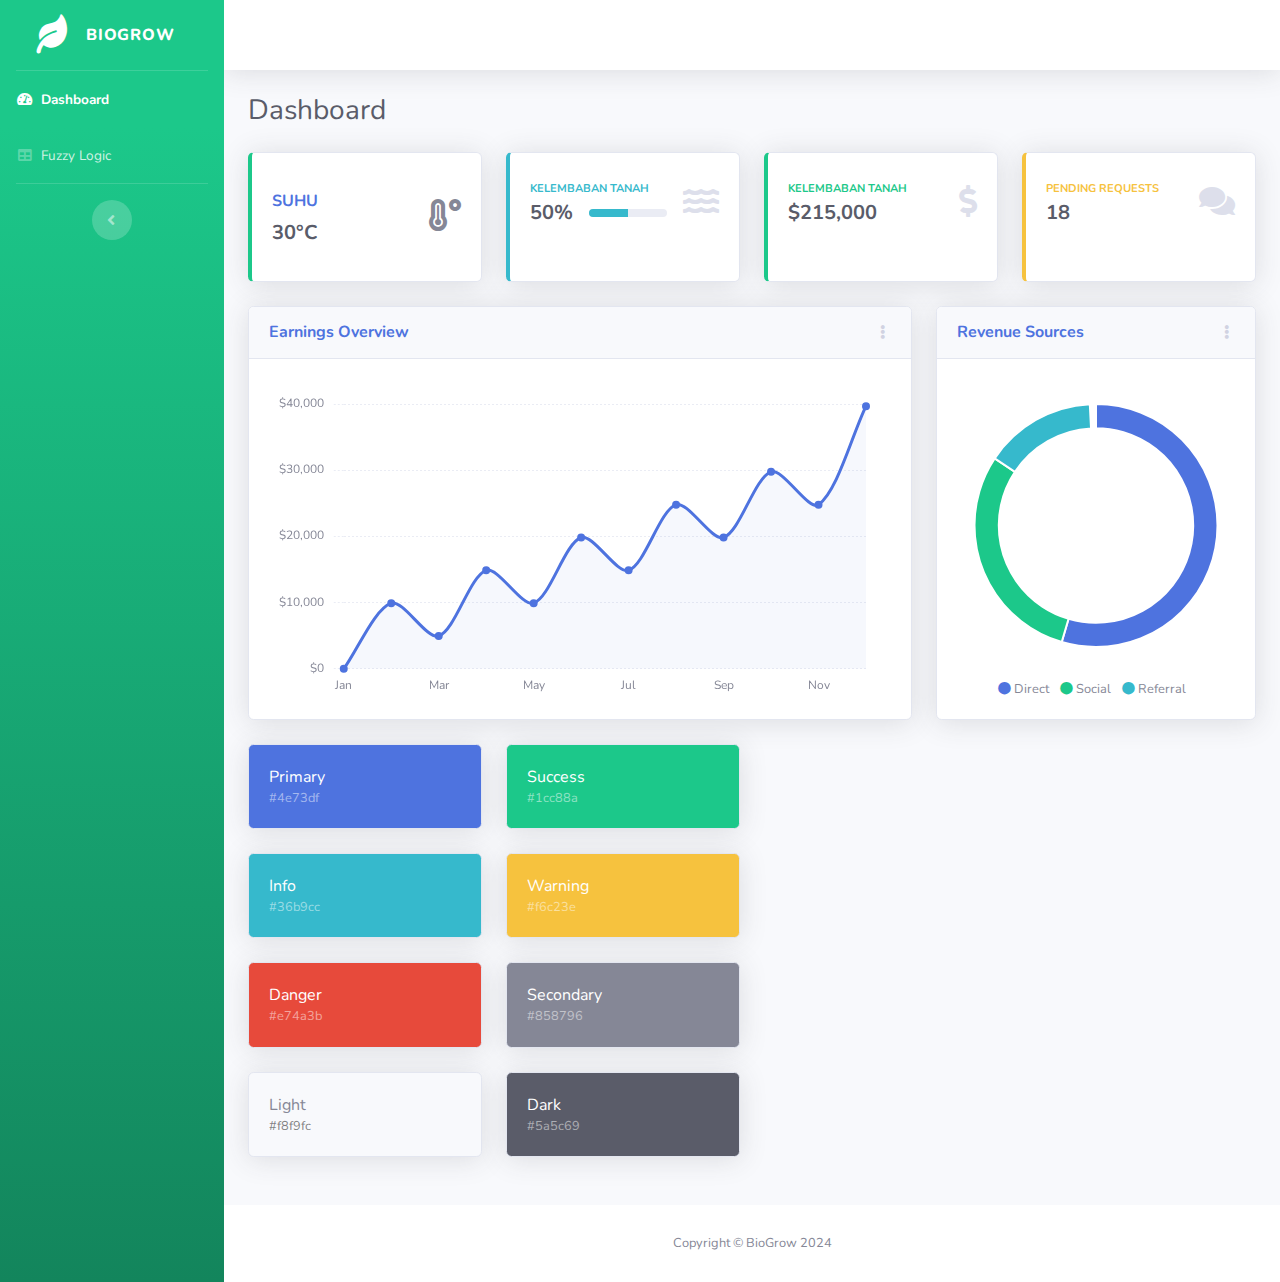
==== index.html @ 0fb5531b "add file coding" ====
<!DOCTYPE html>
<html lang="en">

<head>

    <meta charset="utf-8">
    <meta http-equiv="X-UA-Compatible" content="IE=edge">
    <meta name="viewport" content="width=device-width, initial-scale=1, shrink-to-fit=no">
    <meta name="description" content="">
    <meta name="author" content="">

    <title>BioGrow</title>

    <!-- Custom fonts for this template-->
    <link href="vendor/fontawesome-free/css/all.min.css" rel="stylesheet" type="text/css">
    <link
        href="https://fonts.googleapis.com/css?family=Nunito:200,200i,300,300i,400,400i,600,600i,700,700i,800,800i,900,900i"
        rel="stylesheet">

    <!-- Custom styles for this template-->
    <link href="css/sb-admin-2.min.css" rel="stylesheet">

</head>

<body id="page-top">

    <!-- Page Wrapper -->
    <div id="wrapper">

        <!-- Sidebar -->
        <ul class="navbar-nav bg-gradient-success sidebar sidebar-dark accordion" id="accordionSidebar">

            <!-- Sidebar - Brand -->
            <a class="sidebar-brand d-flex align-items-center justify-content-center" href="index.html">
                <div class="sidebar-brand-icon rotate-n-15">
                    <i class="fas fa-leaf"></i>
                </div>
                <div class="sidebar-brand-text mx-3">BioGrow</div>
            </a>

            <!-- Divider -->
            <hr class="sidebar-divider my-0">

            <!-- Nav Item - Dashboard -->
            <li class="nav-item active">
                <a class="nav-link" href="index.html">
                    <i class="fas fa-fw fa-tachometer-alt"></i>
                    <span>Dashboard</span></a>
            </li>

            <!-- Nav Item - Tables -->
            <li class="nav-item">
                <a class="nav-link" href="tables.html">
                    <i class="fas fa-fw fa-table"></i>
                    <span>Fuzzy Logic</span></a>
            </li>

            <!-- Divider -->
            <hr class="sidebar-divider d-none d-md-block">

            <!-- Sidebar Toggler (Sidebar) -->
            <div class="text-center d-none d-md-inline">
                <button class="rounded-circle border-0" id="sidebarToggle"></button>
            </div>
        </ul>
        <!-- End of Sidebar -->

        <!-- Content Wrapper -->
        <div id="content-wrapper" class="d-flex flex-column">

            <!-- Main Content -->
            <div id="content">

                <!-- Topbar -->
                <nav class="navbar navbar-expand navbar-light bg-white topbar mb-4 static-top shadow">

                    <!-- Sidebar Toggle (Topbar) -->
                    <button id="sidebarToggleTop" class="btn btn-link d-md-none rounded-circle mr-3">
                        <i class="fa fa-bars"></i>
                    </button>

                    <!-- Topbar Navbar -->
                    <ul class="navbar-nav ml-auto">

                        <!-- Nav Item - Search Dropdown (Visible Only XS) -->
                        <li class="nav-item dropdown no-arrow d-sm-none">
                            <a class="nav-link dropdown-toggle" href="#" id="searchDropdown" role="button"
                                data-toggle="dropdown" aria-haspopup="true" aria-expanded="false">
                                <i class="fas fa-search fa-fw"></i>
                            </a>
                            <!-- Dropdown - Messages -->
                            <div class="dropdown-menu dropdown-menu-right p-3 shadow animated--grow-in"
                                aria-labelledby="searchDropdown">
                                <form class="form-inline mr-auto w-100 navbar-search">
                                    <div class="input-group">
                                        <input type="text" class="form-control bg-light border-0 small"
                                            placeholder="Search for..." aria-label="Search"
                                            aria-describedby="basic-addon2">
                                        <div class="input-group-append">
                                            <button class="btn btn-primary" type="button">
                                                <i class="fas fa-search fa-sm"></i>
                                            </button>
                                        </div>
                                    </div>
                                </form>
                            </div>
                        </li>
                    </ul>

                </nav>
                <!-- End of Topbar -->

                <!-- Begin Page Content -->
                <div class="container-fluid">

                    <!-- Page Heading -->
                    <div class="d-sm-flex align-items-center justify-content-between mb-4">
                        <h1 class="h3 mb-0 text-gray-800">Dashboard</h1>
                    </div>

                    <!-- Content Row -->
                    <div class="row">

                        <!-- Suhu -->
                        <div class="col-xl-3 col-md-6 mb-4">
                            <div class="card border-left-success shadow h-100 py-3">
                                <div class="card-body">
                                    <div class="row no-gutters align-items-center">
                                        <div class="col mr-2">
                                            <div class="text-m font-weight-bold text-primary text-uppercase mb-2">
                                                Suhu</div>
                                            <div class="h5 mb-0 font-weight-bold text-gray-800">30&degC</div>
                                        </div>
                                        <div class="col-auto">
                                            <i class="fas fa-temperature-high fa-2x"></i>
                                        </div>
                                    </div>
                                </div>
                            </div>
                        </div>


                        <!-- Kelembaban Tanah -->
                        <div class="col-xl-3 col-md-6 mb-4">
                            <div class="card border-left-info shadow h-100 py-2">
                                <div class="card-body">
                                    <div class="row no-gutters align-items-center">
                                        <div class="col mr-2">
                                            <div class="text-xs font-weight-bold text-info text-uppercase mb-1">Kelembaban Tanah 
                                            </div>
                                            <div class="row no-gutters align-items-center">
                                                <div class="col-auto">
                                                    <div class="h5 mb-0 mr-3 font-weight-bold text-gray-800">50%</div>
                                                </div>
                                                <div class="col">
                                                    <div class="progress progress-sm mr-2">
                                                        <div class="progress-bar bg-info" role="progressbar"
                                                            style="width: 50%" aria-valuenow="50" aria-valuemin="0"
                                                            aria-valuemax="100"></div>
                                                    </div>
                                                </div>
                                            </div>
                                        </div>
                                        <div class="col-auto"> 
                                            <i class="fas fa-water fa-2x text-gray-300"></i>
                                        </div>
                                    </div>
                                </div>
                            </div>
                        </div>

                        <!-- Kelembaban -->
                        <div class="col-xl-3 col-md-6 mb-4">
                            <div class="card border-left-success shadow h-100 py-2">
                                <div class="card-body">
                                    <div class="row no-gutters align-items-center">
                                        <div class="col mr-2">
                                            <div class="text-xs font-weight-bold text-success text-uppercase mb-1">
                                                Kelembaban Tanah</div>
                                            <div class="h5 mb-0 font-weight-bold text-gray-800">$215,000</div>
                                        </div>
                                        <div class="col-auto">
                                            <i class="fas fa-dollar-sign fa-2x text-gray-300"></i>
                                        </div>
                                    </div>
                                </div>
                            </div>
                        </div>

                        <!-- Pending Requests Card Example -->
                        <div class="col-xl-3 col-md-6 mb-4">
                            <div class="card border-left-warning shadow h-100 py-2">
                                <div class="card-body">
                                    <div class="row no-gutters align-items-center">
                                        <div class="col mr-2">
                                            <div class="text-xs font-weight-bold text-warning text-uppercase mb-1">
                                                Pending Requests</div>
                                            <div class="h5 mb-0 font-weight-bold text-gray-800">18</div>
                                        </div>
                                        <div class="col-auto">
                                            <i class="fas fa-comments fa-2x text-gray-300"></i>
                                        </div>
                                    </div>
                                </div>
                            </div>
                        </div>
                    </div>

                    <!-- Content Row -->

                    <div class="row">

                        <!-- Area Chart -->
                        <div class="col-xl-8 col-lg-7">
                            <div class="card shadow mb-4">
                                <!-- Card Header - Dropdown -->
                                <div
                                    class="card-header py-3 d-flex flex-row align-items-center justify-content-between">
                                    <h6 class="m-0 font-weight-bold text-primary">Earnings Overview</h6>
                                    <div class="dropdown no-arrow">
                                        <a class="dropdown-toggle" href="#" role="button" id="dropdownMenuLink"
                                            data-toggle="dropdown" aria-haspopup="true" aria-expanded="false">
                                            <i class="fas fa-ellipsis-v fa-sm fa-fw text-gray-400"></i>
                                        </a>
                                        <div class="dropdown-menu dropdown-menu-right shadow animated--fade-in"
                                            aria-labelledby="dropdownMenuLink">
                                            <div class="dropdown-header">Dropdown Header:</div>
                                            <a class="dropdown-item" href="#">Action</a>
                                            <a class="dropdown-item" href="#">Another action</a>
                                            <div class="dropdown-divider"></div>
                                            <a class="dropdown-item" href="#">Something else here</a>
                                        </div>
                                    </div>
                                </div>
                                <!-- Card Body -->
                                <div class="card-body">
                                    <div class="chart-area">
                                        <canvas id="myAreaChart"></canvas>
                                    </div>
                                </div>
                            </div>
                        </div>

                        <!-- Pie Chart -->
                        <div class="col-xl-4 col-lg-5">
                            <div class="card shadow mb-4">
                                <!-- Card Header - Dropdown -->
                                <div
                                    class="card-header py-3 d-flex flex-row align-items-center justify-content-between">
                                    <h6 class="m-0 font-weight-bold text-primary">Revenue Sources</h6>
                                    <div class="dropdown no-arrow">
                                        <a class="dropdown-toggle" href="#" role="button" id="dropdownMenuLink"
                                            data-toggle="dropdown" aria-haspopup="true" aria-expanded="false">
                                            <i class="fas fa-ellipsis-v fa-sm fa-fw text-gray-400"></i>
                                        </a>
                                        <div class="dropdown-menu dropdown-menu-right shadow animated--fade-in"
                                            aria-labelledby="dropdownMenuLink">
                                            <div class="dropdown-header">Dropdown Header:</div>
                                            <a class="dropdown-item" href="#">Action</a>
                                            <a class="dropdown-item" href="#">Another action</a>
                                            <div class="dropdown-divider"></div>
                                            <a class="dropdown-item" href="#">Something else here</a>
                                        </div>
                                    </div>
                                </div>
                                <!-- Card Body -->
                                <div class="card-body">
                                    <div class="chart-pie pt-4 pb-2">
                                        <canvas id="myPieChart"></canvas>
                                    </div>
                                    <div class="mt-4 text-center small">
                                        <span class="mr-2">
                                            <i class="fas fa-circle text-primary"></i> Direct
                                        </span>
                                        <span class="mr-2">
                                            <i class="fas fa-circle text-success"></i> Social
                                        </span>
                                        <span class="mr-2">
                                            <i class="fas fa-circle text-info"></i> Referral
                                        </span>
                                    </div>
                                </div>
                            </div>
                        </div>
                    </div>

                    <!-- Content Row -->
                    <div class="row">

                        <!-- Content Column -->
                        <div class="col-lg-6 mb-4">

                            <!-- Color System -->
                            <div class="row">
                                <div class="col-lg-6 mb-4">
                                    <div class="card bg-primary text-white shadow">
                                        <div class="card-body">
                                            Primary
                                            <div class="text-white-50 small">#4e73df</div>
                                        </div>
                                    </div>
                                </div>
                                <div class="col-lg-6 mb-4">
                                    <div class="card bg-success text-white shadow">
                                        <div class="card-body">
                                            Success
                                            <div class="text-white-50 small">#1cc88a</div>
                                        </div>
                                    </div>
                                </div>
                                <div class="col-lg-6 mb-4">
                                    <div class="card bg-info text-white shadow">
                                        <div class="card-body">
                                            Info
                                            <div class="text-white-50 small">#36b9cc</div>
                                        </div>
                                    </div>
                                </div>
                                <div class="col-lg-6 mb-4">
                                    <div class="card bg-warning text-white shadow">
                                        <div class="card-body">
                                            Warning
                                            <div class="text-white-50 small">#f6c23e</div>
                                        </div>
                                    </div>
                                </div>
                                <div class="col-lg-6 mb-4">
                                    <div class="card bg-danger text-white shadow">
                                        <div class="card-body">
                                            Danger
                                            <div class="text-white-50 small">#e74a3b</div>
                                        </div>
                                    </div>
                                </div>
                                <div class="col-lg-6 mb-4">
                                    <div class="card bg-secondary text-white shadow">
                                        <div class="card-body">
                                            Secondary
                                            <div class="text-white-50 small">#858796</div>
                                        </div>
                                    </div>
                                </div>
                                <div class="col-lg-6 mb-4">
                                    <div class="card bg-light text-black shadow">
                                        <div class="card-body">
                                            Light
                                            <div class="text-black-50 small">#f8f9fc</div>
                                        </div>
                                    </div>
                                </div>
                                <div class="col-lg-6 mb-4">
                                    <div class="card bg-dark text-white shadow">
                                        <div class="card-body">
                                            Dark
                                            <div class="text-white-50 small">#5a5c69</div>
                                        </div>
                                    </div>
                                </div>
                            </div>

                        </div>

                        <div class="col-lg-6 mb-4"></div>
                    </div>

                </div>
                <!-- /.container-fluid -->

            </div>
            <!-- End of Main Content -->

            <!-- Footer -->
            <footer class="sticky-footer bg-white">
                <div class="container my-auto">
                    <div class="copyright text-center my-auto">
                        <span>Copyright &copy; BioGrow 2024</span>
                    </div>
                </div>
            </footer>
            <!-- End of Footer -->

        </div>
        <!-- End of Content Wrapper -->

    </div>
    <!-- End of Page Wrapper -->

    <!-- Scroll to Top Button-->
    <a class="scroll-to-top rounded" href="#page-top">
        <i class="fas fa-angle-up"></i>
    </a>

    <!-- Logout Modal-->
    <div class="modal fade" id="logoutModal" tabindex="-1" role="dialog" aria-labelledby="exampleModalLabel"
        aria-hidden="true">
        <div class="modal-dialog" role="document">
            <div class="modal-content">
                <div class="modal-header">
                    <h5 class="modal-title" id="exampleModalLabel">Ready to Leave?</h5>
                    <button class="close" type="button" data-dismiss="modal" aria-label="Close">
                        <span aria-hidden="true">×</span>
                    </button>
                </div>
                <div class="modal-body">Select "Logout" below if you are ready to end your current session.</div>
                <div class="modal-footer">
                    <button class="btn btn-secondary" type="button" data-dismiss="modal">Cancel</button>
                    <a class="btn btn-primary" href="login.html">Logout</a>
                </div>
            </div>
        </div>
    </div>

    <!-- Bootstrap core JavaScript-->
    <script src="vendor/jquery/jquery.min.js"></script>
    <script src="vendor/bootstrap/js/bootstrap.bundle.min.js"></script>

    <!-- Core plugin JavaScript-->
    <script src="vendor/jquery-easing/jquery.easing.min.js"></script>

    <!-- Custom scripts for all pages-->
    <script src="js/sb-admin-2.min.js"></script>

    <!-- Page level plugins -->
    <script src="vendor/chart.js/Chart.min.js"></script>

    <!-- Page level custom scripts -->
    <script src="js/demo/chart-area-demo.js"></script>
    <script src="js/demo/chart-pie-demo.js"></script>

</body>

</html>
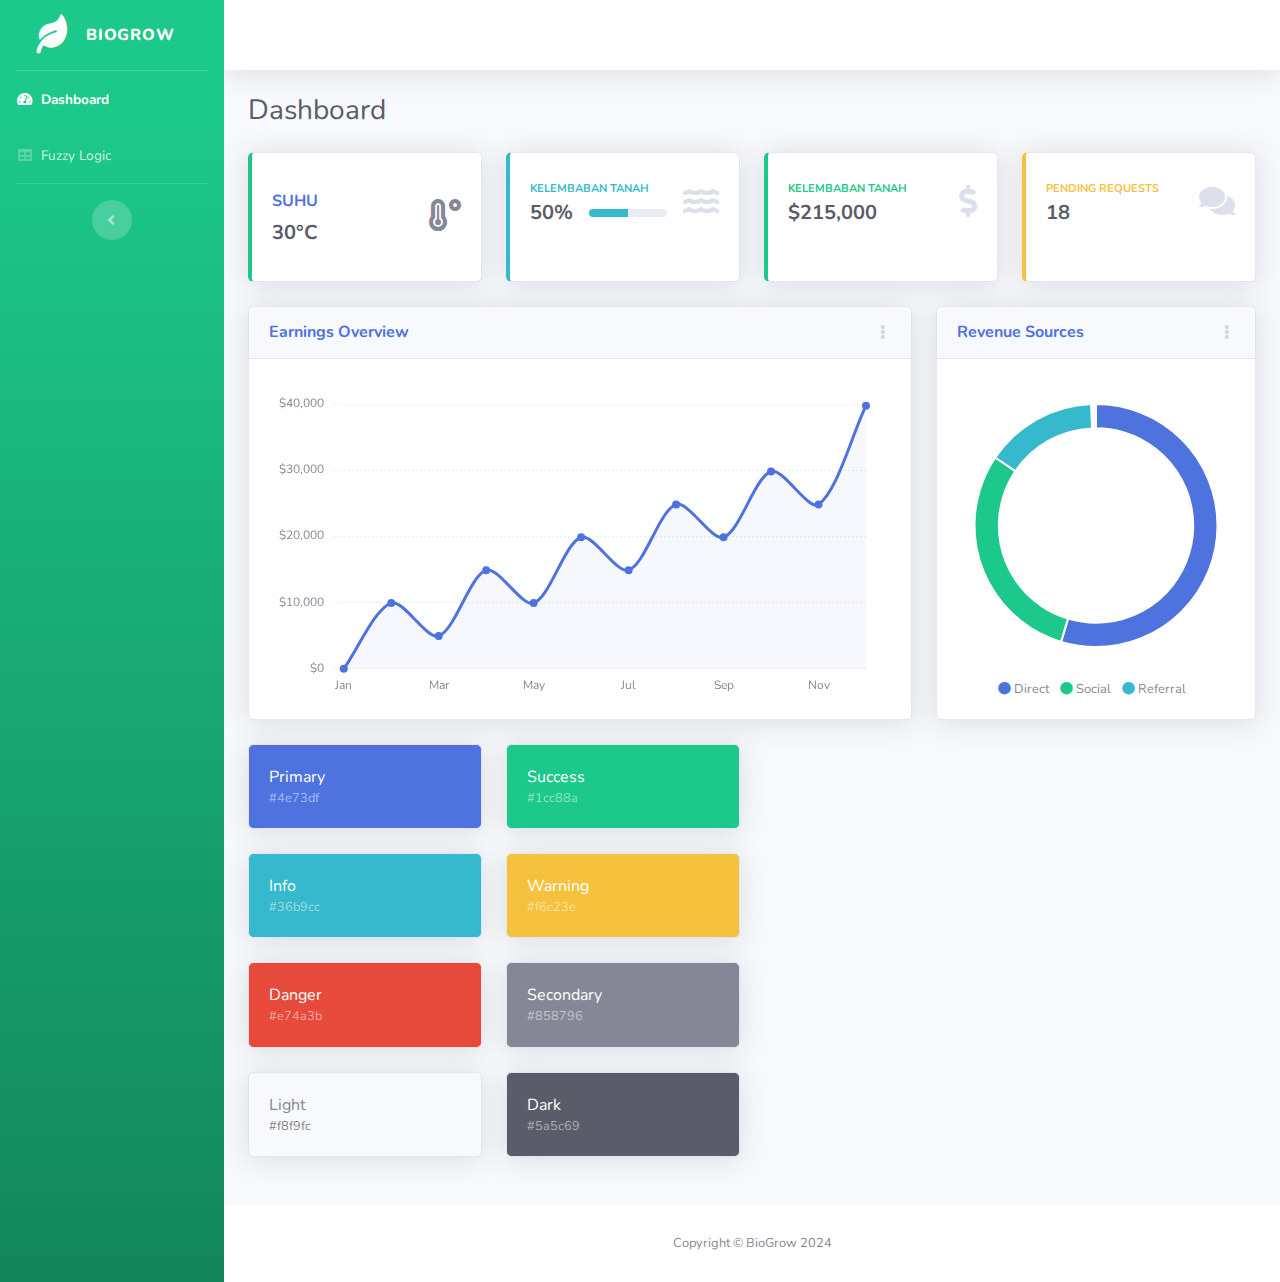
==== commit 2ad92c62: "rizal : update2" ====
--- a/index.html
+++ b/index.html
@@ -110,7 +110,7 @@
                 </nav>
                 <!-- End of Topbar -->
 
-                <!-- Begin Page Content -->
+                <!-- Begin Page Content --> 
                 <div class="container-fluid">
 
                     <!-- Page Heading -->
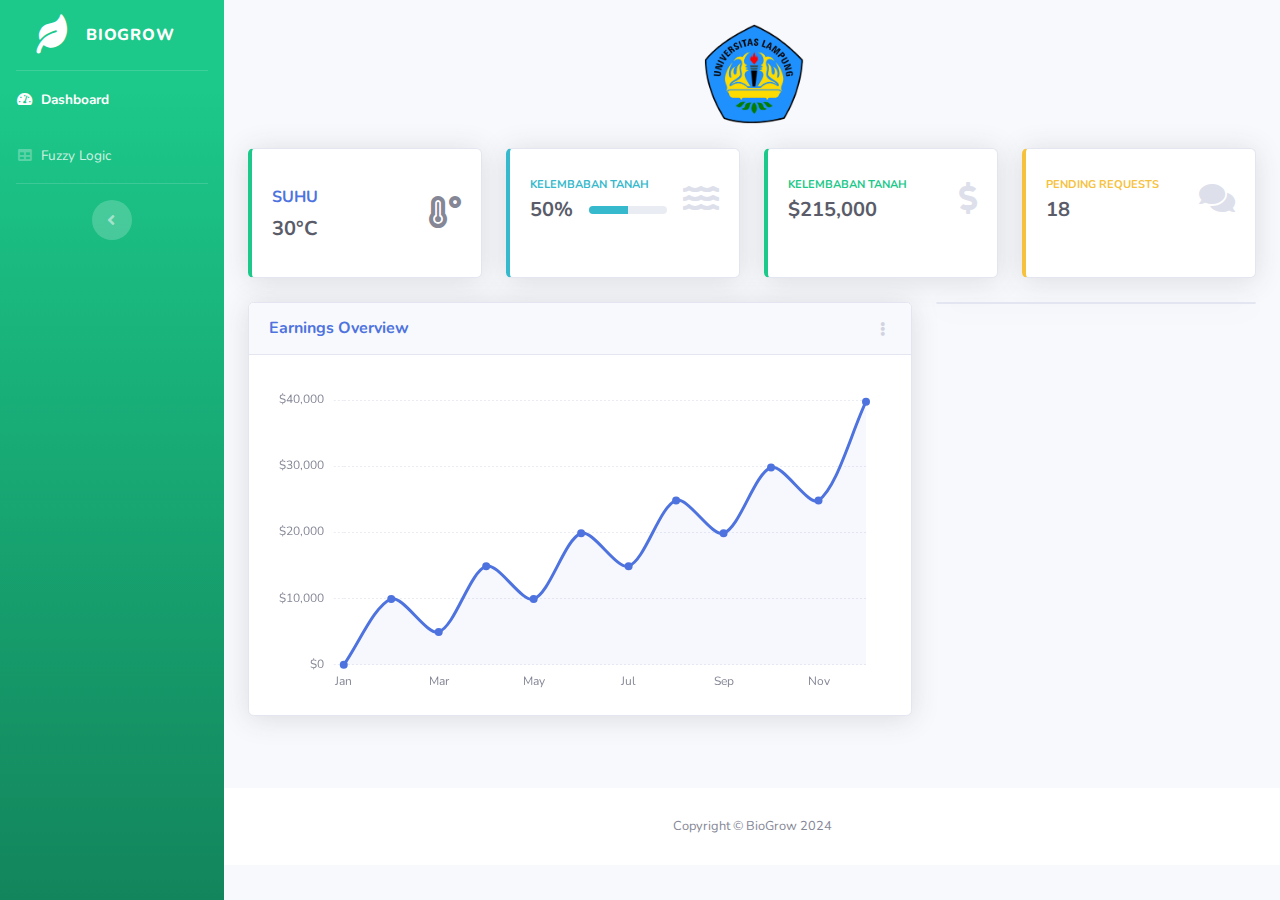
==== commit 71c25f38: "rizal : update logo dan delete chart" ====
--- a/index.html
+++ b/index.html
@@ -72,7 +72,7 @@
             <div id="content">
 
                 <!-- Topbar -->
-                <nav class="navbar navbar-expand navbar-light bg-white topbar mb-4 static-top shadow">
+                <!-- <nav class="navbar navbar-expand navbar-light bg-white topbar mb-4 static-top shadow"> -->
 
                     <!-- Sidebar Toggle (Topbar) -->
                     <button id="sidebarToggleTop" class="btn btn-link d-md-none rounded-circle mr-3">
@@ -114,8 +114,9 @@
                 <div class="container-fluid">
 
                     <!-- Page Heading -->
-                    <div class="d-sm-flex align-items-center justify-content-between mb-4">
-                        <h1 class="h3 mb-0 text-gray-800">Dashboard</h1>
+                    <div class=" align-items justify-content-between mb-4 m-4">
+                        <!-- <h1 class="h3 mb-0 text-gray-800">Dashboard</h1> -->
+                        <img src="img/Logo_UnivLampung.png" alt="deskripsi_gambar" style="display:flex; margin-left: 45%; margin-right: 50%; height: 100px; width: 100px;">
                     </div>
 
                     <!-- Content Row -->
@@ -245,7 +246,7 @@
                         <div class="col-xl-4 col-lg-5">
                             <div class="card shadow mb-4">
                                 <!-- Card Header - Dropdown -->
-                                <div
+                                <!-- <div
                                     class="card-header py-3 d-flex flex-row align-items-center justify-content-between">
                                     <h6 class="m-0 font-weight-bold text-primary">Revenue Sources</h6>
                                     <div class="dropdown no-arrow">
@@ -262,9 +263,9 @@
                                             <a class="dropdown-item" href="#">Something else here</a>
                                         </div>
                                     </div>
-                                </div>
+                                </div> -->
                                 <!-- Card Body -->
-                                <div class="card-body">
+                                <!-- <div class="card-body">
                                     <div class="chart-pie pt-4 pb-2">
                                         <canvas id="myPieChart"></canvas>
                                     </div>
@@ -279,7 +280,7 @@
                                             <i class="fas fa-circle text-info"></i> Referral
                                         </span>
                                     </div>
-                                </div>
+                                </div> -->
                             </div>
                         </div>
                     </div>
@@ -288,77 +289,7 @@
                     <div class="row">
 
                         <!-- Content Column -->
-                        <div class="col-lg-6 mb-4">
-
-                            <!-- Color System -->
-                            <div class="row">
-                                <div class="col-lg-6 mb-4">
-                                    <div class="card bg-primary text-white shadow">
-                                        <div class="card-body">
-                                            Primary
-                                            <div class="text-white-50 small">#4e73df</div>
-                                        </div>
-                                    </div>
-                                </div>
-                                <div class="col-lg-6 mb-4">
-                                    <div class="card bg-success text-white shadow">
-                                        <div class="card-body">
-                                            Success
-                                            <div class="text-white-50 small">#1cc88a</div>
-                                        </div>
-                                    </div>
-                                </div>
-                                <div class="col-lg-6 mb-4">
-                                    <div class="card bg-info text-white shadow">
-                                        <div class="card-body">
-                                            Info
-                                            <div class="text-white-50 small">#36b9cc</div>
-                                        </div>
-                                    </div>
-                                </div>
-                                <div class="col-lg-6 mb-4">
-                                    <div class="card bg-warning text-white shadow">
-                                        <div class="card-body">
-                                            Warning
-                                            <div class="text-white-50 small">#f6c23e</div>
-                                        </div>
-                                    </div>
-                                </div>
-                                <div class="col-lg-6 mb-4">
-                                    <div class="card bg-danger text-white shadow">
-                                        <div class="card-body">
-                                            Danger
-                                            <div class="text-white-50 small">#e74a3b</div>
-                                        </div>
-                                    </div>
-                                </div>
-                                <div class="col-lg-6 mb-4">
-                                    <div class="card bg-secondary text-white shadow">
-                                        <div class="card-body">
-                                            Secondary
-                                            <div class="text-white-50 small">#858796</div>
-                                        </div>
-                                    </div>
-                                </div>
-                                <div class="col-lg-6 mb-4">
-                                    <div class="card bg-light text-black shadow">
-                                        <div class="card-body">
-                                            Light
-                                            <div class="text-black-50 small">#f8f9fc</div>
-                                        </div>
-                                    </div>
-                                </div>
-                                <div class="col-lg-6 mb-4">
-                                    <div class="card bg-dark text-white shadow">
-                                        <div class="card-body">
-                                            Dark
-                                            <div class="text-white-50 small">#5a5c69</div>
-                                        </div>
-                                    </div>
-                                </div>
-                            </div>
-
-                        </div>
+                        <div class="col-lg-6 mb-4"><div></div>
 
                         <div class="col-lg-6 mb-4"></div>
                     </div>
